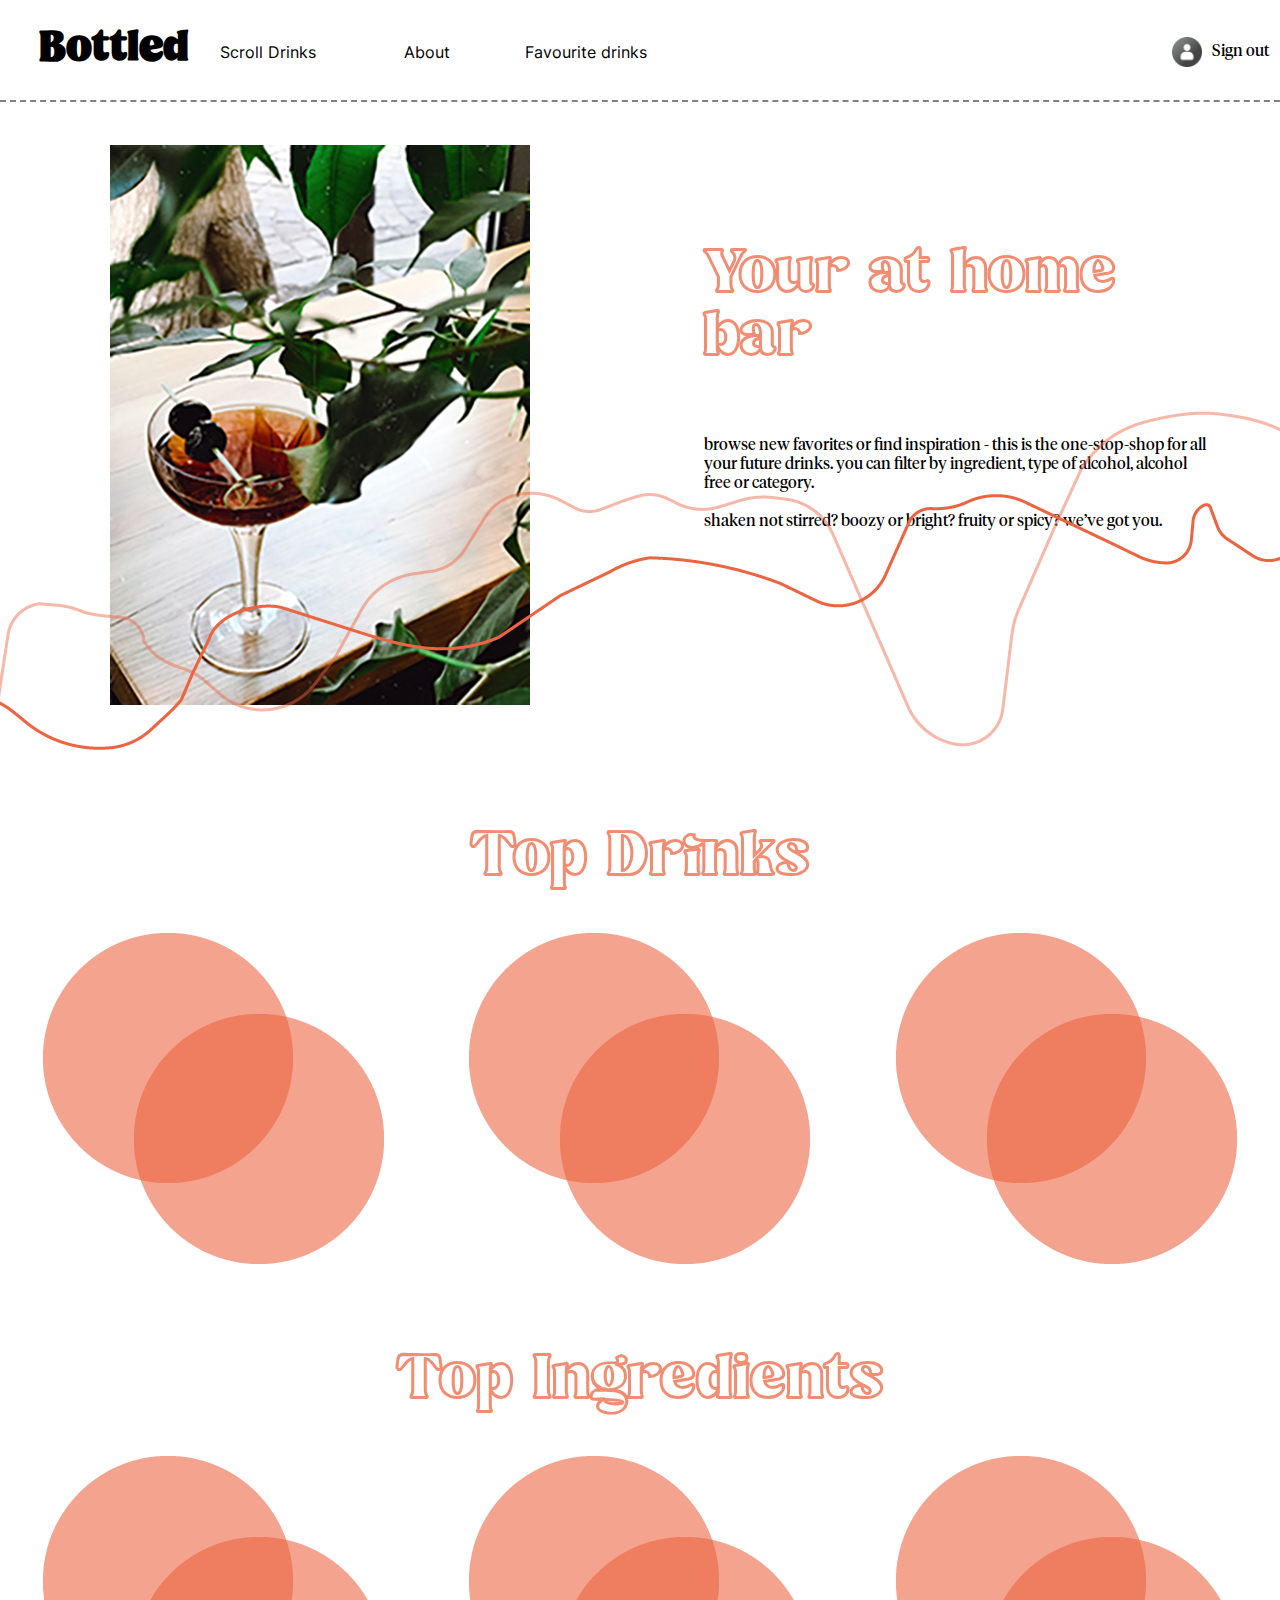
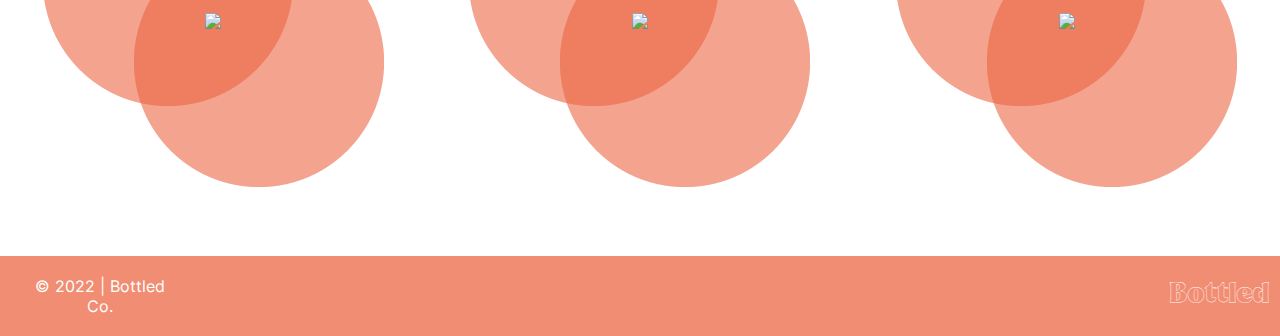
==== html/index.html @ 2da992c4 "checks for which user is logged in" ====
<!DOCTYPE html>
<html lang="en">

<head>

    <meta charset="UTF-8" />
    <meta http-equiv="X-UA-Compatible" content="IE=edge" />
    <meta name="viewport" content="width=device-width, initial-scale=1.0" />
    <link rel="stylesheet" href="../css/header.css" />
    <link rel="stylesheet" href="../css/styles.css" />
    <link rel="stylesheet" href="../css/footer.css" />
    <link rel="stylesheet" href="../css/startpage.css" />
    <title>Bottled</title>
</head>

<body>
    <div id="header"></div>
    <div class="introduction">

        <div class="drinkIndexContainer">
            <img src="../images/drinkIndex.png" />
        </div>
        <div class="welcomeIndexContainer">
            <h1>Your at home bar</h1>
            <p>
                browse new favorites or find inspiration - this is the one-stop-shop for all your future drinks. you can
                filter by ingredient, type of alcohol, alcohol free or category. <br><br> shaken not stirred? boozy or
                bright? fruity or spicy? we’ve
                got you.
            </p>
        </div>
        <div class="lines"></div>

    </div>

    <h1 id="drinkHeader">Top Drinks</h1>
    <div id="topDrink">

        <!-- Placesholders Drinks will be created in JS -->
        <div class="drinkOne">
            <img class="circles" src="../images/circles.png" />
        </div>
        <div class="drinkTwo">
            <img class="circles" src="../images/circles.png" />
        </div>
        <div class="drinkThree">
            <img class="circles" src="../images/circles.png" />
        </div>

    </div>

    <h1 id="drinkIngredients">Top Ingredients</h1>
    <div id="topIngredients">

        <!-- Placesholders Ingredients will be created in JS -->
        <div class="ingredientOne"><img src="../images/circles.png" /></div>
        <div class="ingredientTwo"><img src="../images/circles.png" /></div>
        <div class="ingredientThree"><img src="../images/circles.png" /></div>

    </div>

    <div id="footer"></div>

    <script src="../js/login.js"></script>
    <script src="../js/index.js"></script>
    <script src="../js/search.js"></script>
    <script src="../js/login.js"></script>
    <script src="../js/header.js"></script>
    <script src="../js/footer.js"></script>
</body>

</html>
---- css/header.css ----
body {
    position: relative;
}


@font-face {
    font-family: 'BottledFont';
    src: url('../fonts/MinyaDemo-qZndd.otf');

}

@font-face {
    font-family: 'pFont';
    src: url('../fonts/TiemposHeadline-Regular.otf');
}

@font-face {
    font-family: 'Inter';
    src: url('../fonts/Inter-Regular.ttf');
}

.header {
    position: fixed;
    top: 0;
    width: 100%;
    height: 60px;
    z-index: 2000;
    background-color: white;
    display: grid;
    grid-template-columns: repeat(8, 1fr);
    align-items: center;
    text-align: center;

    margin-bottom: 10px;
    border-bottom: grey dashed 2px;
    padding: 20px;
}

.logga {
    grid-column: 1/1;
    font-size: 60px;
    margin: 10px 0px 10px 20px;
    font-family: "BottledFont";
    font-size: xxx-large;
}

.scroll {
    grid-column: 2/2;
    font-family: "pFont";
}

.about {
    grid-column: 3/3;
    font-family: "pFont";
}

.signIn,
.signOut {
    grid-column: 8/8;
    display: flex;
    justify-content: center;
    align-items: center;
    gap: 10px;
    font-family: "pFont";
}

.favourites {
    grid-column: 4/4;
    font-family: "pFont";
}

.circle,
.standard {
    height: 30px;
}

.menuElm {
    transition: 0.3s;
    font-family: "Inter";
}
.menuElm:hover {
    color: #EC6543;
    cursor: pointer;
}

.logga {
    font-family: "BottledFont";
}
---- css/styles.css ----
body {
    overflow-x: hidden;
    margin: 0;
    height: 100%;
}
---- css/footer.css ----
@font-face {
    font-family: 'BottledFontOutlined';
    src: url('../fonts/MinyaOutlineDemo-VGRjx.otf');

}

@font-face {
    font-family: 'Inter';
    src: url('../fonts/Inter-Regular.ttf');
}

.footer {
    font-family: 'BottledFontOutlined';
    
    left: 0;
    bottom: 0;
    width: 100%;
    padding: 20px;
    background-color: #EC6542BD;
    /* border-top: grey dashed 2px; */

    display: grid;
    grid-template-columns: repeat(8, 1fr);
    align-items: center;
    text-align: center;
}

.companyInfo{
    font-family: 'Inter';
    color: white;
}

.bottled {
    font-family: 'BottledFontOutlined';
    grid-column: 8/8;
    font-size: xx-large;

    color: white;
}
---- css/startpage.css ----
@font-face {
    font-family: 'BottledFontOutlined';
    src: url('../fonts/MinyaOutlineDemo-VGRjx.otf');
}

@font-face {
    font-family: 'pFont';
    src: url('../fonts/TiemposHeadline-Regular.otf');
}

.introduction {
    z-index: 10;
    display: grid;
    grid-template-columns: repeat(2, 1fr);
    margin-top: 100px;
    place-items: center;
    height: 650px;
    position: relative;
}

.lines {
    grid-column: 1 / span 2;
    background-image: url("../images/lines.png");
    background-repeat: no-repeat;
    background-position: bottom;
    width: 100%;
    height: 100%;
    z-index: 100;
    position: absolute;
}

.drinkIndexContainer {
    z-index: 0;
    display: flex;
    justify-content: center;
    align-items: center;
    flex-direction: column;
}

.welcomeIndexContainer {
    display: flex;
    flex-direction: column;
    padding-top: 200px;
    width: 80%;
    height: 100%;
}

h1 {
    font-family: "BottledFontOutlined";
    color: #EC6542BD;
    font-size: 70px;
}

p {
    font-family: "pFont";
}

#topDrink,
#topIngredients {
    z-index: 1;
    display: grid;
    grid-template-columns: repeat(3, 1fr);
    height: 350px;
    margin-top: 30px;
}

#topDrink div,
#topIngredients div {
    position: relative;
    height: 350px;
    display: flex;
    justify-content: center;
    align-items: center;
    flex-direction: column;
}

.circles {
    z-index: 1;
    position: absolute;
}

.top {
    z-index: 50;
    position: absolute;
}

.top:hover {
    cursor: pointer;
}

.round {
    border-radius: 50%;
    height: 250px;
    width: 250px;
    background-repeat: no-repeat;
}

#drinkHeader,
#drinkIngredients {
    margin: 0;
    padding-top: 80px;
    text-align: center;
}

#topIngredients {
    margin-bottom: 60px;
}
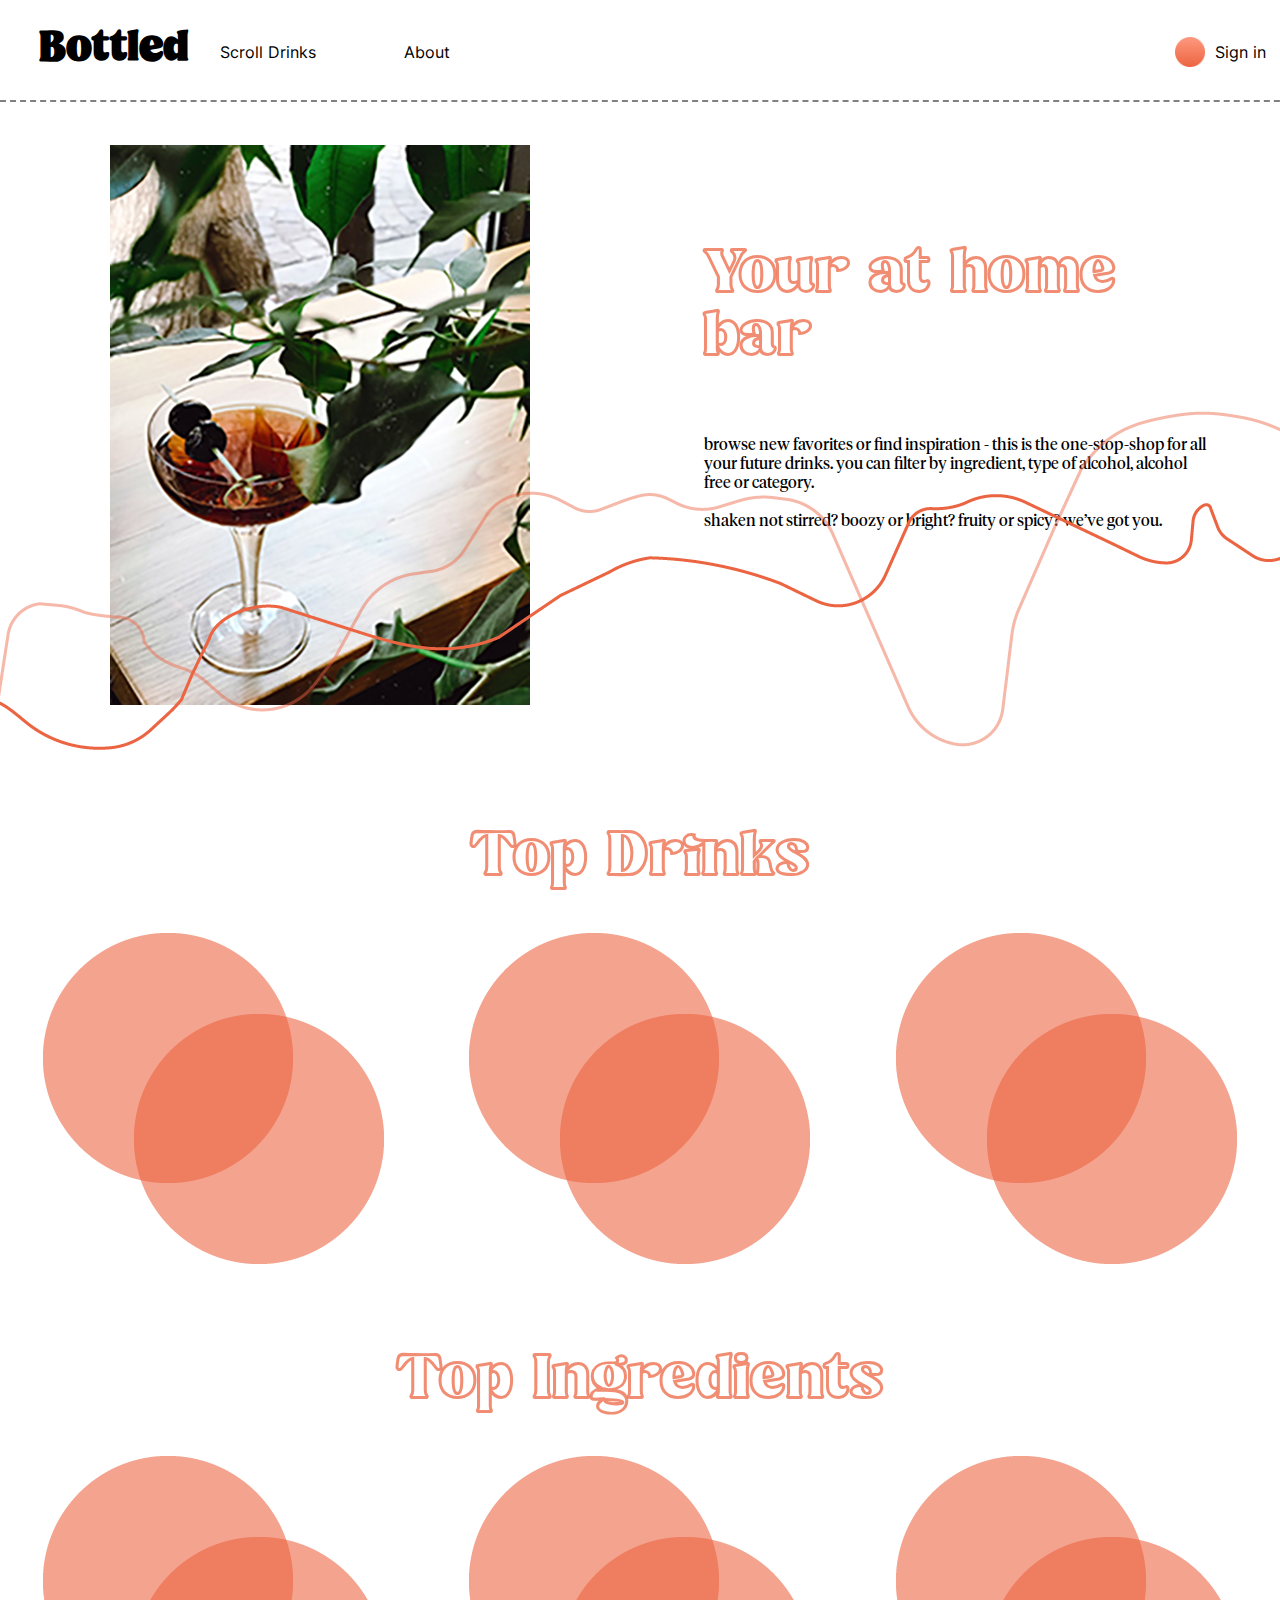
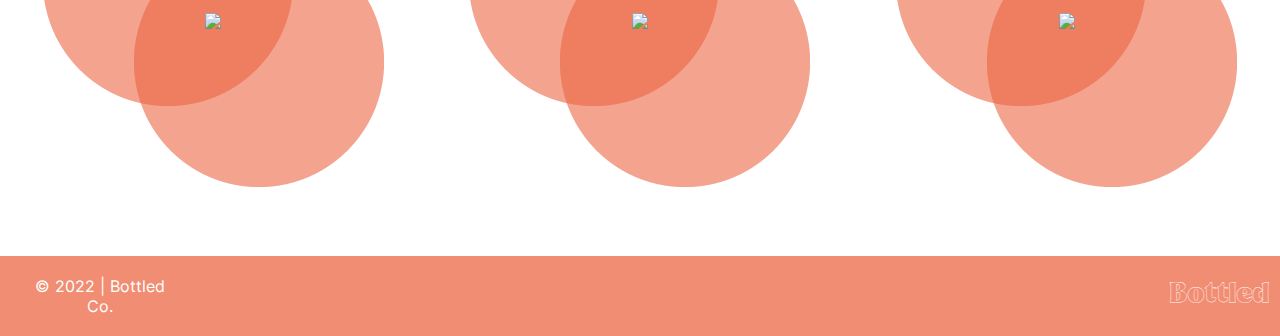
==== commit 9e5e0803: "logging in and out changes headern" ====
--- a/html/index.html
+++ b/html/index.html
@@ -64,7 +64,6 @@
     <script src="../js/login.js"></script>
     <script src="../js/index.js"></script>
     <script src="../js/search.js"></script>
-    <script src="../js/login.js"></script>
     <script src="../js/header.js"></script>
     <script src="../js/footer.js"></script>
 </body>
--- a/css/header.css
+++ b/css/header.css
@@ -2,11 +2,9 @@
     position: relative;
 }
 
-
 @font-face {
     font-family: 'BottledFont';
     src: url('../fonts/MinyaDemo-qZndd.otf');
-
 }
 
 @font-face {
@@ -30,7 +28,6 @@
     grid-template-columns: repeat(8, 1fr);
     align-items: center;
     text-align: center;
-
     margin-bottom: 10px;
     border-bottom: grey dashed 2px;
     padding: 20px;
@@ -78,6 +75,7 @@
     transition: 0.3s;
     font-family: "Inter";
 }
+
 .menuElm:hover {
     color: #EC6543;
     cursor: pointer;
@@ -85,4 +83,95 @@
 
 .logga {
     font-family: "BottledFont";
+}
+
+#myForm {
+    display: none;
+    padding-top: 0px;
+}
+
+.closeSignIn {
+    position: fixed;
+    right: 10px;
+    bottom: 660px;
+    width: 32px;
+    height: 32px;
+    opacity: 0.3;
+    z-index: 20000;
+}
+
+.closeSignIn:hover {
+    cursor: pointer;
+}
+
+.closeSignIn:hover {
+    opacity: 1;
+}
+
+.closeSignIn:before,
+.closeSignIn:after {
+    position: absolute;
+    left: 15px;
+    content: ' ';
+    height: 33px;
+    width: 2px;
+    background-color: rgb(255, 255, 255);
+}
+
+.closeSignIn:before {
+    transform: rotate(45deg);
+}
+
+.closeSignIn:after {
+    transform: rotate(-45deg);
+}
+
+form>h2 {
+    color: white;
+    padding-top: 40px;
+}
+
+label {
+    color: white;
+}
+
+.form-popup {
+    display: none;
+    position: fixed;
+    bottom: 300px;
+    right: 1px;
+    top: 1px;
+    z-index: 10000;
+}
+
+.form-container {
+    max-width: 200px;
+    padding: 10px;
+    background-color: #EC6543;
+}
+
+.form-container input[type=text],
+.form-container input[type=password] {
+    width: 80%;
+    padding: 10px;
+    margin: 5px 0 22px 0;
+    border: none;
+    background: #fffafa;
+}
+
+.form-container .btn {
+    background-color: rgb(230, 161, 144);
+    color: white;
+    padding: 10px 20px;
+    border: none;
+    border-radius: 50px;
+    cursor: pointer;
+    width: 100%;
+    margin-bottom: 10px;
+    opacity: 0.9;
+}
+
+.form-container .btn:hover,
+.open-button:hover {
+    opacity: 1;
 }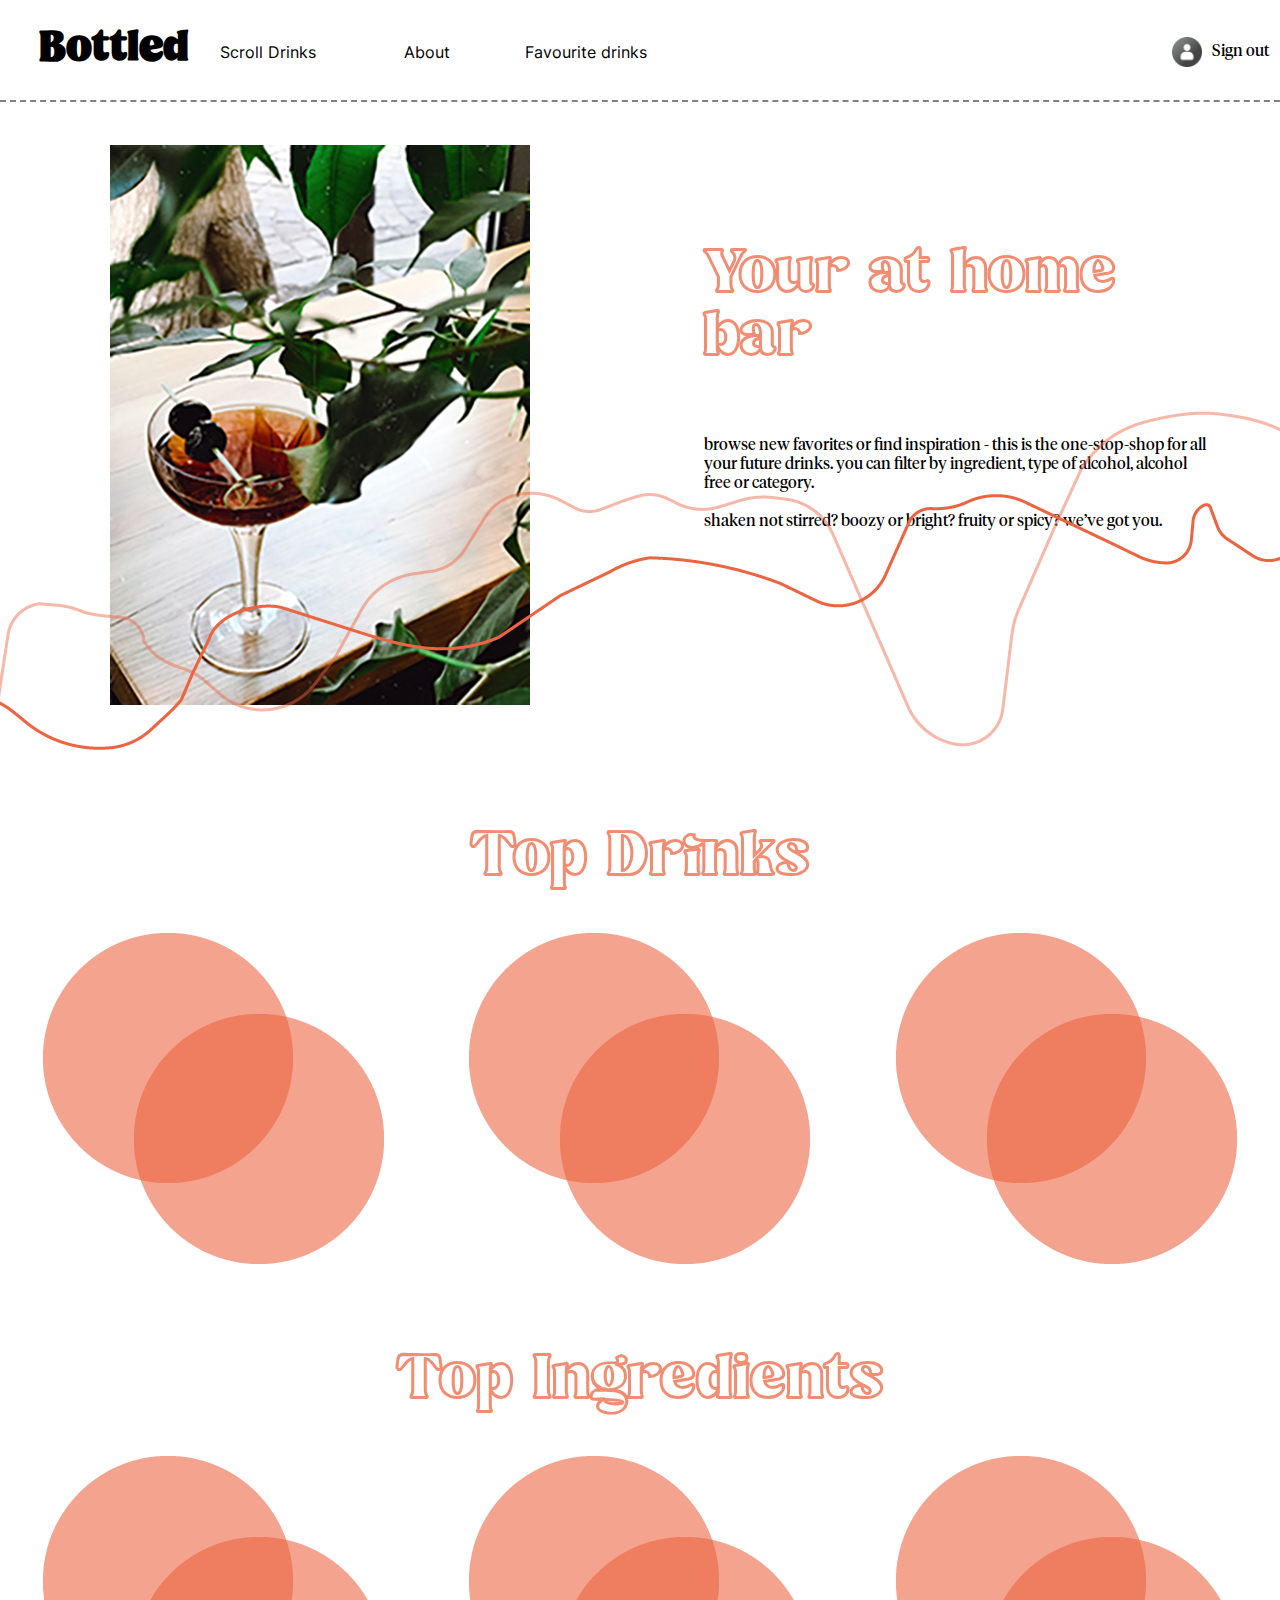
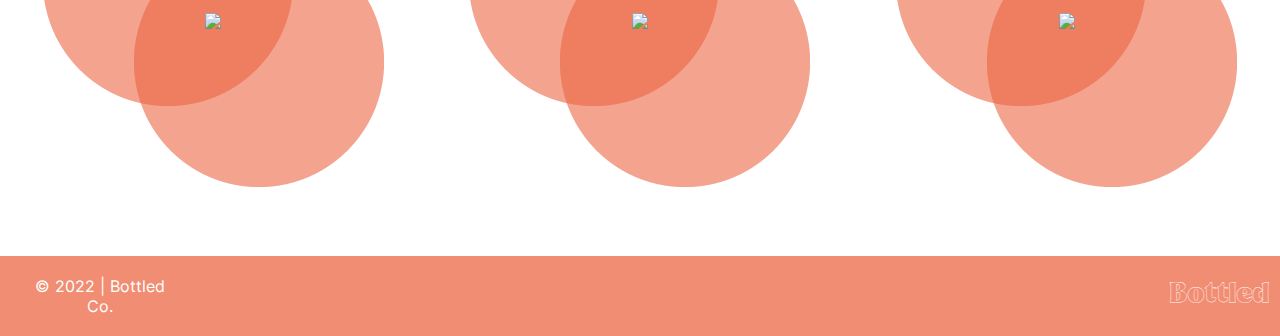
==== commit b01b32fe: "Added favicon (tab icon) to all pages" ====
--- a/html/index.html
+++ b/html/index.html
@@ -10,6 +10,7 @@
     <link rel="stylesheet" href="../css/styles.css" />
     <link rel="stylesheet" href="../css/footer.css" />
     <link rel="stylesheet" href="../css/startpage.css" />
+    <link rel="stylesheet" href="../css/logIn.css" />
     <title>Bottled</title>
 </head>
 
--- a/css/logIn.css
+++ b/css/logIn.css
@@ -0,0 +1,59 @@
+.createContainer {
+    width: 100vw;
+    display: flex;
+    justify-content: center;
+    position: fixed;
+    top: 200px;
+    z-index: 2000;
+}
+
+.create-popup {
+    padding-top: 20px;
+    padding-bottom: 60px;
+    left: 0;
+    width: 40%;
+    background-color: rgba(236, 101, 67, 0.9);
+    border-radius: 50px;
+}
+
+.createContent {
+    margin: auto;
+    padding: 40px;
+    width: 30%;
+}
+
+.closeCreate {
+    position: fixed;
+    right: 450px;
+    bottom: 460px;
+    width: 32px;
+    height: 32px;
+    opacity: 0.3;
+    z-index: 20000;
+}
+
+.closeCreate:hover {
+    cursor: pointer;
+}
+
+.closeCreate:hover {
+    opacity: 1;
+}
+
+.closeCreate:before,
+.closeCreate:after {
+    position: absolute;
+    left: 15px;
+    content: ' ';
+    height: 33px;
+    width: 2px;
+    background-color: rgb(251, 251, 251);
+}
+
+.closeCreate:before {
+    transform: rotate(45deg);
+}
+
+.closeCreate:after {
+    transform: rotate(-45deg);
+}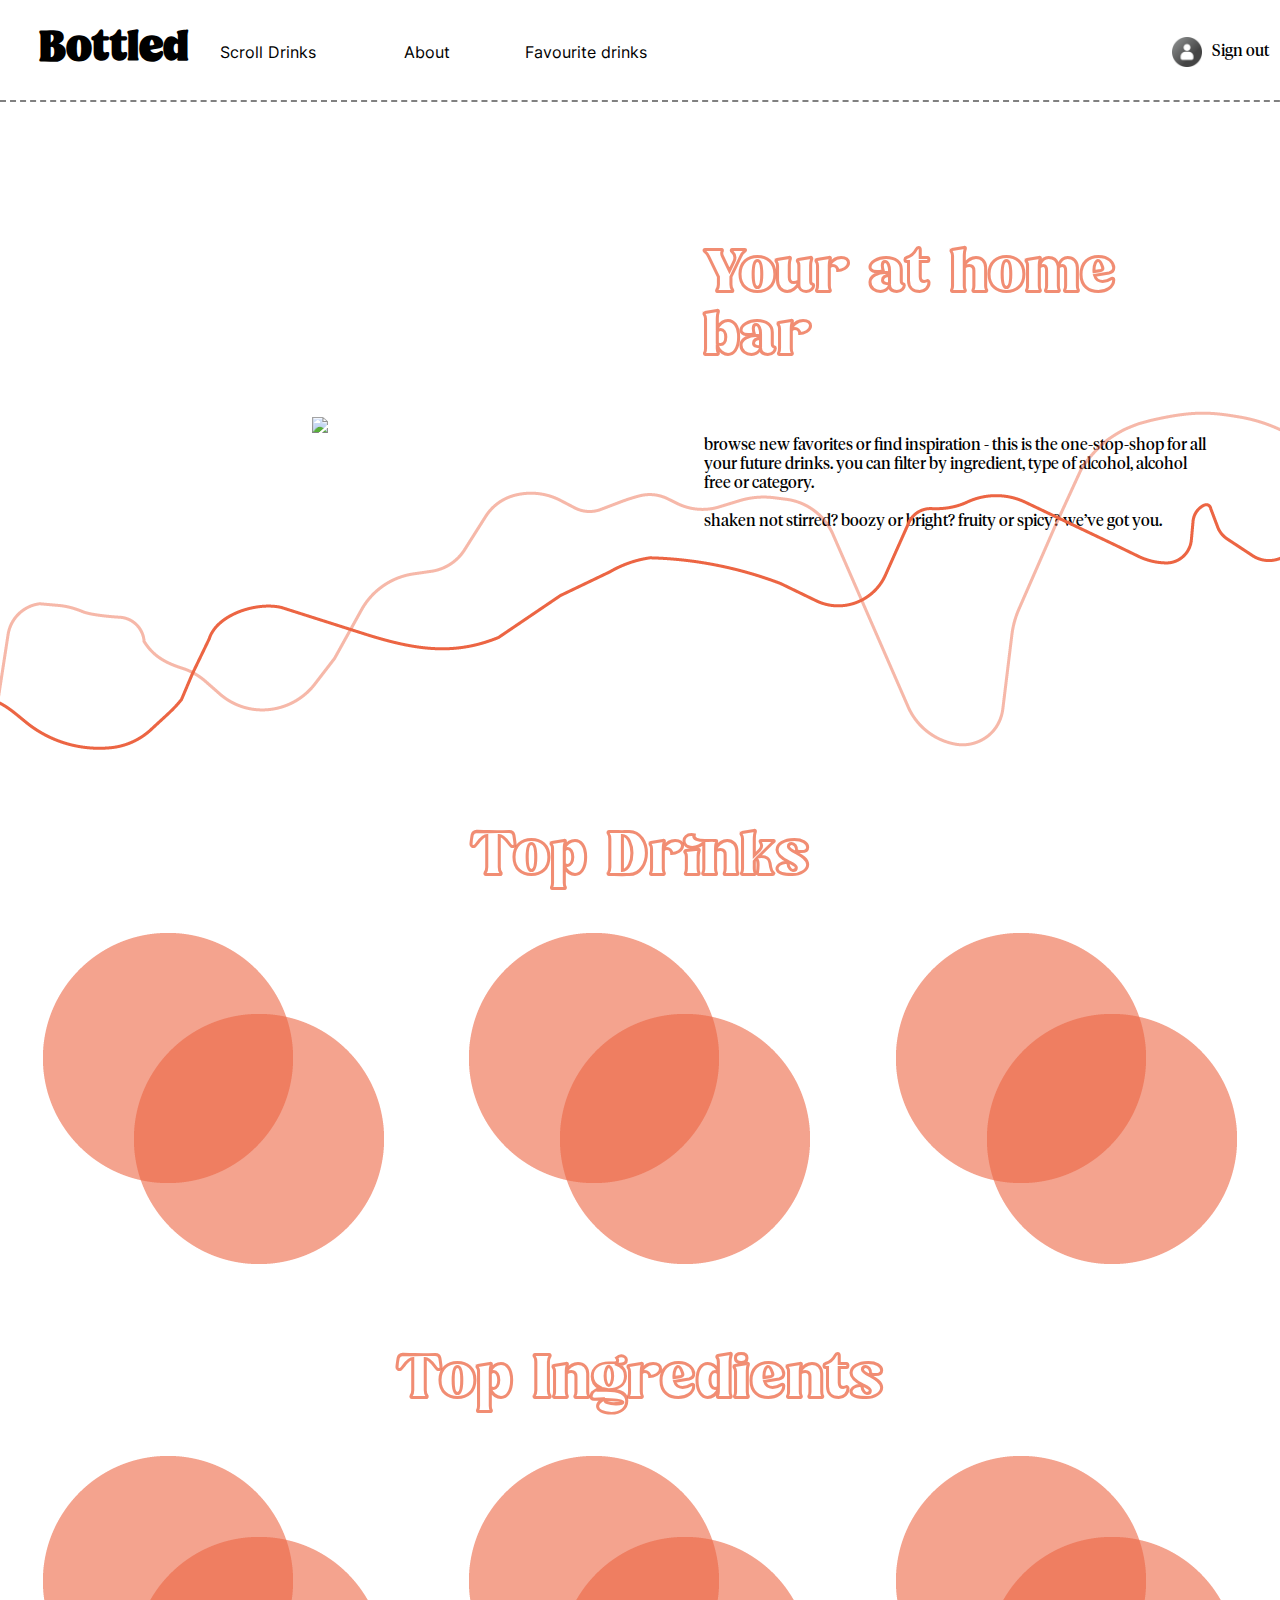
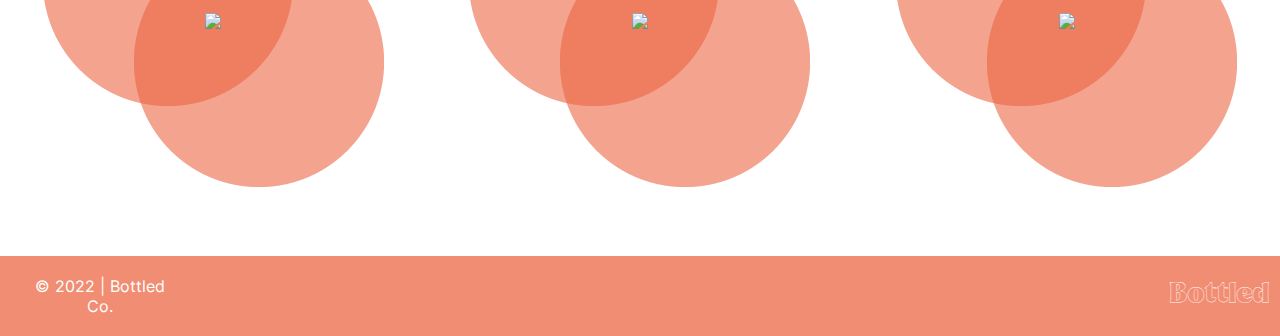
==== commit 551cc4eb: "startpage updated image (from api)" ====
--- a/html/index.html
+++ b/html/index.html
@@ -19,7 +19,7 @@
     <div class="introduction">
 
         <div class="drinkIndexContainer">
-            <img src="../images/drinkIndex.png" />
+            <img src=https://www.thecocktaildb.com/images/media/drink/uwvyts1483387934.jpg />
         </div>
         <div class="welcomeIndexContainer">
             <h1>Your at home bar</h1>
--- a/css/header.css
+++ b/css/header.css
@@ -43,12 +43,12 @@
 
 .scroll {
     grid-column: 2/2;
-    font-family: "pFont";
+    /* font-family: "pFont"; */
 }
 
 .about {
     grid-column: 3/3;
-    font-family: "pFont";
+    /* font-family: "pFont"; */
 }
 
 .signIn,
@@ -58,12 +58,12 @@
     justify-content: center;
     align-items: center;
     gap: 10px;
-    font-family: "pFont";
+    /* font-family: "pFont"; */
 }
 
 .favourites {
     grid-column: 4/4;
-    font-family: "pFont";
+    /* font-family: "pFont"; */
 }
 
 .circle,
--- a/css/startpage.css
+++ b/css/startpage.css
@@ -16,6 +16,10 @@
     place-items: center;
     height: 650px;
     position: relative;
+}
+
+.introduction img {
+    height: 50%;
 }
 
 .lines {
--- a/css/logIn.css
+++ b/css/logIn.css
@@ -1,4 +1,5 @@
-.createContainer {
+.createContainer,
+.welcomeContainer {
     width: 100vw;
     display: flex;
     justify-content: center;
@@ -7,7 +8,8 @@
     z-index: 2000;
 }
 
-.create-popup {
+.create-popup,
+.welcome-popup {
     padding-top: 20px;
     padding-bottom: 60px;
     left: 0;
@@ -22,7 +24,7 @@
     width: 30%;
 }
 
-.closeCreate {
+.closeCreate .closeWelcome {
     position: fixed;
     right: 450px;
     bottom: 460px;
@@ -56,4 +58,8 @@
 
 .closeCreate:after {
     transform: rotate(-45deg);
+}
+
+.wrongInlogg {
+    color: white;
 }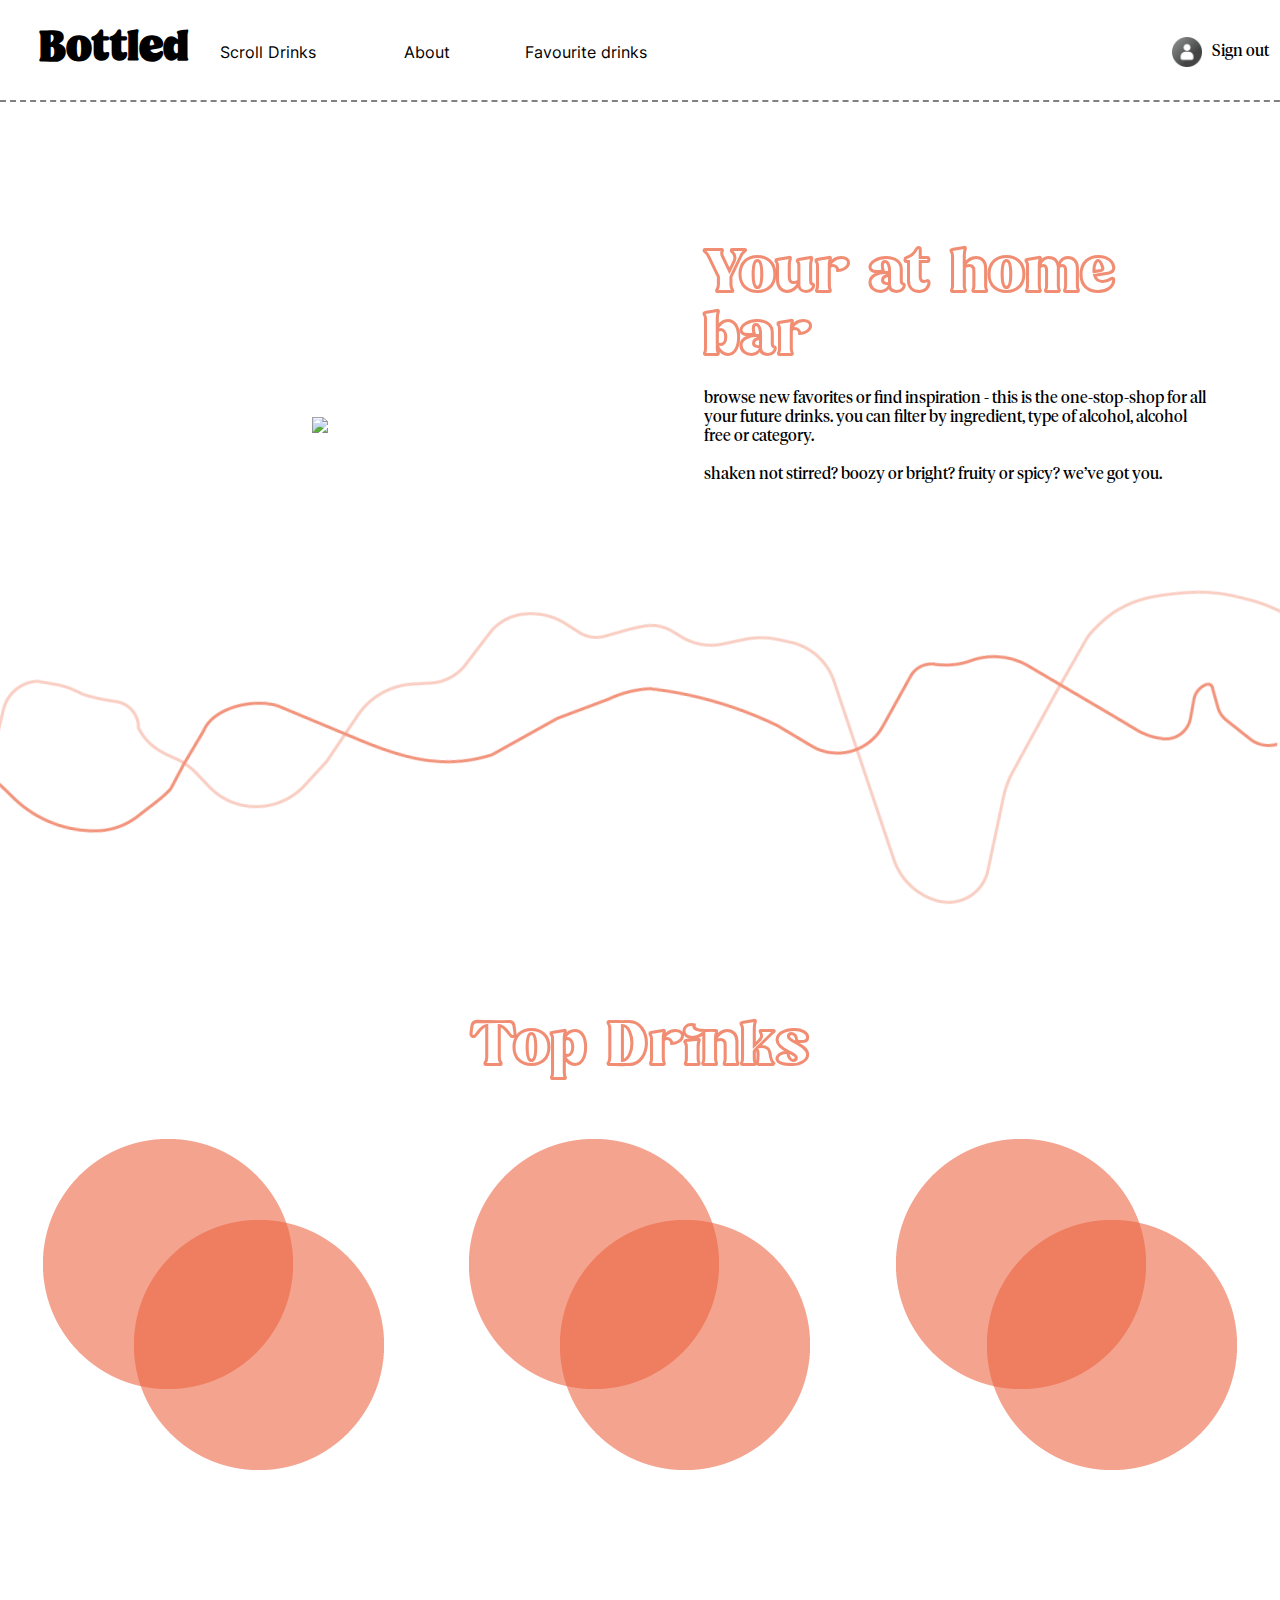
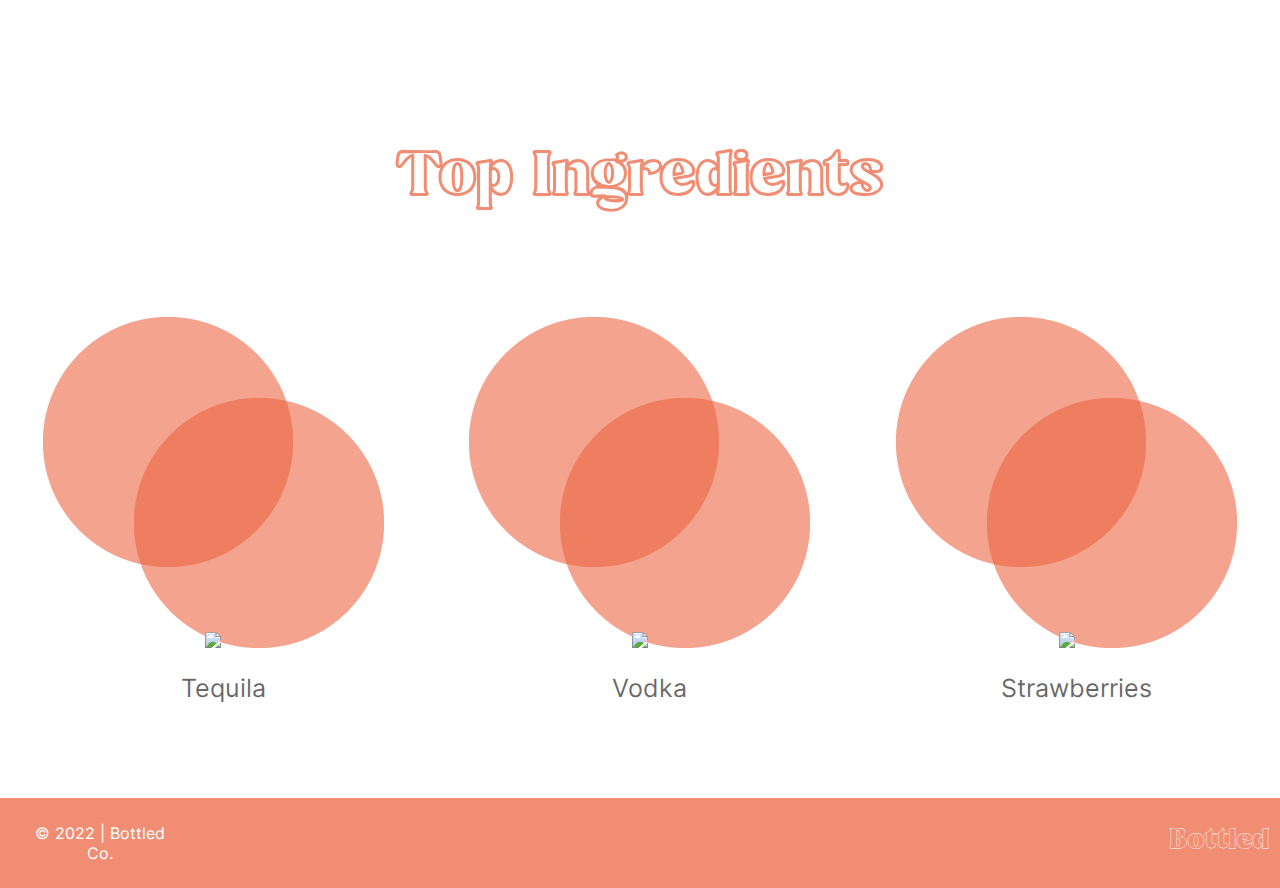
==== commit edc0ff80: "Names on drinks and ingredients on firstpage" ====
--- a/html/index.html
+++ b/html/index.html
@@ -24,9 +24,7 @@
         <div class="welcomeIndexContainer">
             <h1>Your at home bar</h1>
             <p>
-                browse new favorites or find inspiration - this is the one-stop-shop for all your future drinks. you can
-                filter by ingredient, type of alcohol, alcohol free or category. <br><br> shaken not stirred? boozy or
-                bright? fruity or spicy? we’ve
+                browse new favorites or find inspiration - this is the one-stop-shop for all your future drinks. you can filter by ingredient, type of alcohol, alcohol free or category. <br><br> shaken not stirred? boozy or bright? fruity or spicy? we’ve
                 got you.
             </p>
         </div>
@@ -40,12 +38,15 @@
         <!-- Placesholders Drinks will be created in JS -->
         <div class="drinkOne">
             <img class="circles" src="../images/circles.png" />
+            <div class="drinkNameOne"></div>
         </div>
         <div class="drinkTwo">
             <img class="circles" src="../images/circles.png" />
+            <div class="drinkNameTwo"></div>
         </div>
         <div class="drinkThree">
             <img class="circles" src="../images/circles.png" />
+            <div class="drinkNameThree"></div>
         </div>
 
     </div>
@@ -54,9 +55,18 @@
     <div id="topIngredients">
 
         <!-- Placesholders Ingredients will be created in JS -->
-        <div class="ingredientOne"><img src="../images/circles.png" /></div>
-        <div class="ingredientTwo"><img src="../images/circles.png" /></div>
-        <div class="ingredientThree"><img src="../images/circles.png" /></div>
+        <div class="ingredientOne">
+            <img src="../images/circles.png" />
+            <div class="ingredientNameOne"></div>
+        </div>
+        <div class="ingredientTwo">
+            <img src="../images/circles.png" />
+            <div class="ingredientNameTwo"></div>
+        </div>
+        <div class="ingredientThree">
+            <img src="../images/circles.png" />
+            <div class="ingredientNameThree"></div>
+        </div>
 
     </div>
 
--- a/css/footer.css
+++ b/css/footer.css
@@ -11,7 +11,7 @@
 
 .footer {
     font-family: 'BottledFontOutlined';
-    
+    height: 50px;
     left: 0;
     bottom: 0;
     width: 100%;
--- a/css/startpage.css
+++ b/css/startpage.css
@@ -1,111 +1,137 @@
-@font-face {
-    font-family: 'BottledFontOutlined';
-    src: url('../fonts/MinyaOutlineDemo-VGRjx.otf');
-}
-
-@font-face {
-    font-family: 'pFont';
-    src: url('../fonts/TiemposHeadline-Regular.otf');
-}
-
-.introduction {
-    z-index: 10;
-    display: grid;
-    grid-template-columns: repeat(2, 1fr);
-    margin-top: 100px;
-    place-items: center;
-    height: 650px;
-    position: relative;
-}
-
-.introduction img {
-    height: 50%;
-}
-
-.lines {
-    grid-column: 1 / span 2;
-    background-image: url("../images/lines.png");
-    background-repeat: no-repeat;
-    background-position: bottom;
-    width: 100%;
-    height: 100%;
-    z-index: 100;
-    position: absolute;
-}
-
-.drinkIndexContainer {
-    z-index: 0;
-    display: flex;
-    justify-content: center;
-    align-items: center;
-    flex-direction: column;
-}
-
-.welcomeIndexContainer {
-    display: flex;
-    flex-direction: column;
-    padding-top: 200px;
-    width: 80%;
-    height: 100%;
-}
-
-h1 {
-    font-family: "BottledFontOutlined";
-    color: #EC6542BD;
-    font-size: 70px;
-}
-
-p {
-    font-family: "pFont";
-}
-
-#topDrink,
-#topIngredients {
-    z-index: 1;
-    display: grid;
-    grid-template-columns: repeat(3, 1fr);
-    height: 350px;
-    margin-top: 30px;
-}
-
-#topDrink div,
-#topIngredients div {
-    position: relative;
-    height: 350px;
-    display: flex;
-    justify-content: center;
-    align-items: center;
-    flex-direction: column;
-}
-
-.circles {
-    z-index: 1;
-    position: absolute;
-}
-
-.top {
-    z-index: 50;
-    position: absolute;
-}
-
-.top:hover {
-    cursor: pointer;
-}
-
-.round {
-    border-radius: 50%;
-    height: 250px;
-    width: 250px;
-    background-repeat: no-repeat;
-}
-
-#drinkHeader,
-#drinkIngredients {
-    margin: 0;
-    padding-top: 80px;
-    text-align: center;
-}
-
-#topIngredients {
-    margin-bottom: 60px;
-}+    @font-face {
+        font-family: 'BottledFontOutlined';
+        src: url('../fonts/MinyaOutlineDemo-VGRjx.otf');
+    }
+    
+    @font-face {
+        font-family: 'pFont';
+        src: url('../fonts/TiemposHeadline-Regular.otf');
+    }
+    
+    .introduction {
+        z-index: 10;
+        display: grid;
+        grid-template-columns: repeat(2, 1fr);
+        margin-top: 100px;
+        place-items: center;
+        height: 650px;
+        position: relative;
+    }
+    
+    .introduction h1 {
+        margin-bottom: 0;
+    }
+    
+    .introduction img {
+        height: 50%;
+    }
+    
+    .lines {
+        grid-column: 1 / span 2;
+        background-image: url("../images/lines.png");
+        background-repeat: no-repeat;
+        background-position: bottom;
+        width: 100%;
+        height: 60%;
+        z-index: 100;
+        position: absolute;
+        opacity: 70%;
+        top: 60%;
+        transform: rotate(5deg);
+    }
+    
+    .drinkIndexContainer {
+        z-index: 0;
+        display: flex;
+        justify-content: center;
+        align-items: center;
+        flex-direction: column;
+    }
+    
+    .welcomeIndexContainer {
+        display: flex;
+        flex-direction: column;
+        padding-top: 200px;
+        width: 80%;
+        height: 100%;
+    }
+    
+    h1 {
+        font-family: "BottledFontOutlined";
+        color: #EC6542BD;
+        font-size: 70px;
+    }
+    
+    p {
+        font-family: "pFont";
+    }
+    
+    #topDrink,
+    #topIngredients {
+        z-index: 1;
+        display: grid;
+        grid-template-columns: repeat(3, 1fr);
+        height: 350px;
+        margin-top: 30px;
+    }
+    
+    #topIngredients {
+        margin-top: 15vh;
+    }
+    
+    #topDrink div,
+    #topIngredients div {
+        position: relative;
+        height: 350px;
+        display: flex;
+        justify-content: center;
+        align-items: center;
+        flex-direction: column;
+    }
+    
+    .circles {
+        z-index: 1;
+        position: absolute;
+    }
+    
+    .top {
+        z-index: 50;
+        position: absolute;
+        bottom: 50px;
+    }
+    
+    .top:hover {
+        cursor: pointer;
+    }
+    
+    .round {
+        border-radius: 50%;
+        height: 250px;
+        width: 250px;
+        background-repeat: no-repeat;
+    }
+    
+    #drinkHeader,
+    #drinkIngredients {
+        margin-top: 30vh;
+        text-align: center;
+    }
+    
+    #topIngredients {
+        padding-bottom: 100px;
+    }
+    
+    .drinkName {
+        color: #00000097;
+        font-size: 25px;
+        font-family: Inter;
+        padding-top: 440px;
+        padding-left: 60px;
+    }
+    
+    .ingredientName {
+        color: #00000097;
+        font-size: 25px;
+        font-family: Inter;
+        padding-left: 20px;
+    }--- a/css/logIn.css
+++ b/css/logIn.css
@@ -1,3 +1,8 @@
+@font-face {
+    font-family: 'Inter';
+    src: url('../fonts/Inter-Regular.ttf');
+}
+
 .createContainer,
 .welcomeContainer {
     width: 100vw;
@@ -8,7 +13,14 @@
     z-index: 2000;
 }
 
-.create-popup,
+.create-popup{
+    position: fixed;
+    z-index: 10000;
+    background-color: rgba(236, 101, 67, 0.9);
+    border-radius: 50px;
+    width: 40%;
+}
+
 .welcome-popup {
     padding-top: 20px;
     padding-bottom: 60px;
@@ -19,12 +31,13 @@
 }
 
 .createContent {
-    margin: auto;
-    padding: 40px;
-    width: 30%;
+    display: flex;
+    flex-direction: column;
+    align-items: center;
+    padding: 10px;
 }
 
-.closeCreate .closeWelcome {
+.closeWelcome {
     position: fixed;
     right: 450px;
     bottom: 460px;
@@ -34,12 +47,19 @@
     z-index: 20000;
 }
 
-.closeCreate:hover {
-    cursor: pointer;
+.closeCreate{
+    position: absolute;
+    right: 20px;
+    padding-top: 20px;
+    width: 32px;
+    height: 32px;
+    z-index: 20000;
 }
 
 .closeCreate:hover {
-    opacity: 1;
+    cursor: pointer;
+    opacity: 0.3;
+
 }
 
 .closeCreate:before,
@@ -62,4 +82,41 @@
 
 .wrongInlogg {
     color: white;
+}
+
+.createH2{
+    font-family: "Inter";
+    color: white;
+}
+
+.createLabelStyle{
+    font-family: "Inter";
+    color: white;
+    padding: 10px;
+}
+
+.createInput{
+    border: none;
+    border-radius: 50px;
+    padding: 5px;
+}
+
+.createAndSign{
+    background-color: rgb(230, 161, 144);
+    color: white;
+    padding: 10px 20px;
+    border: none;
+    border-radius: 50px;
+    cursor: pointer;
+    margin-bottom: 10px;
+}
+
+.createAndSign:hover{
+    cursor: pointer;
+    background-color: rgba(230, 161, 144, 0.5);
+}
+
+.wrongMessage{
+    font-family: "Inter";
+    color: white;
 }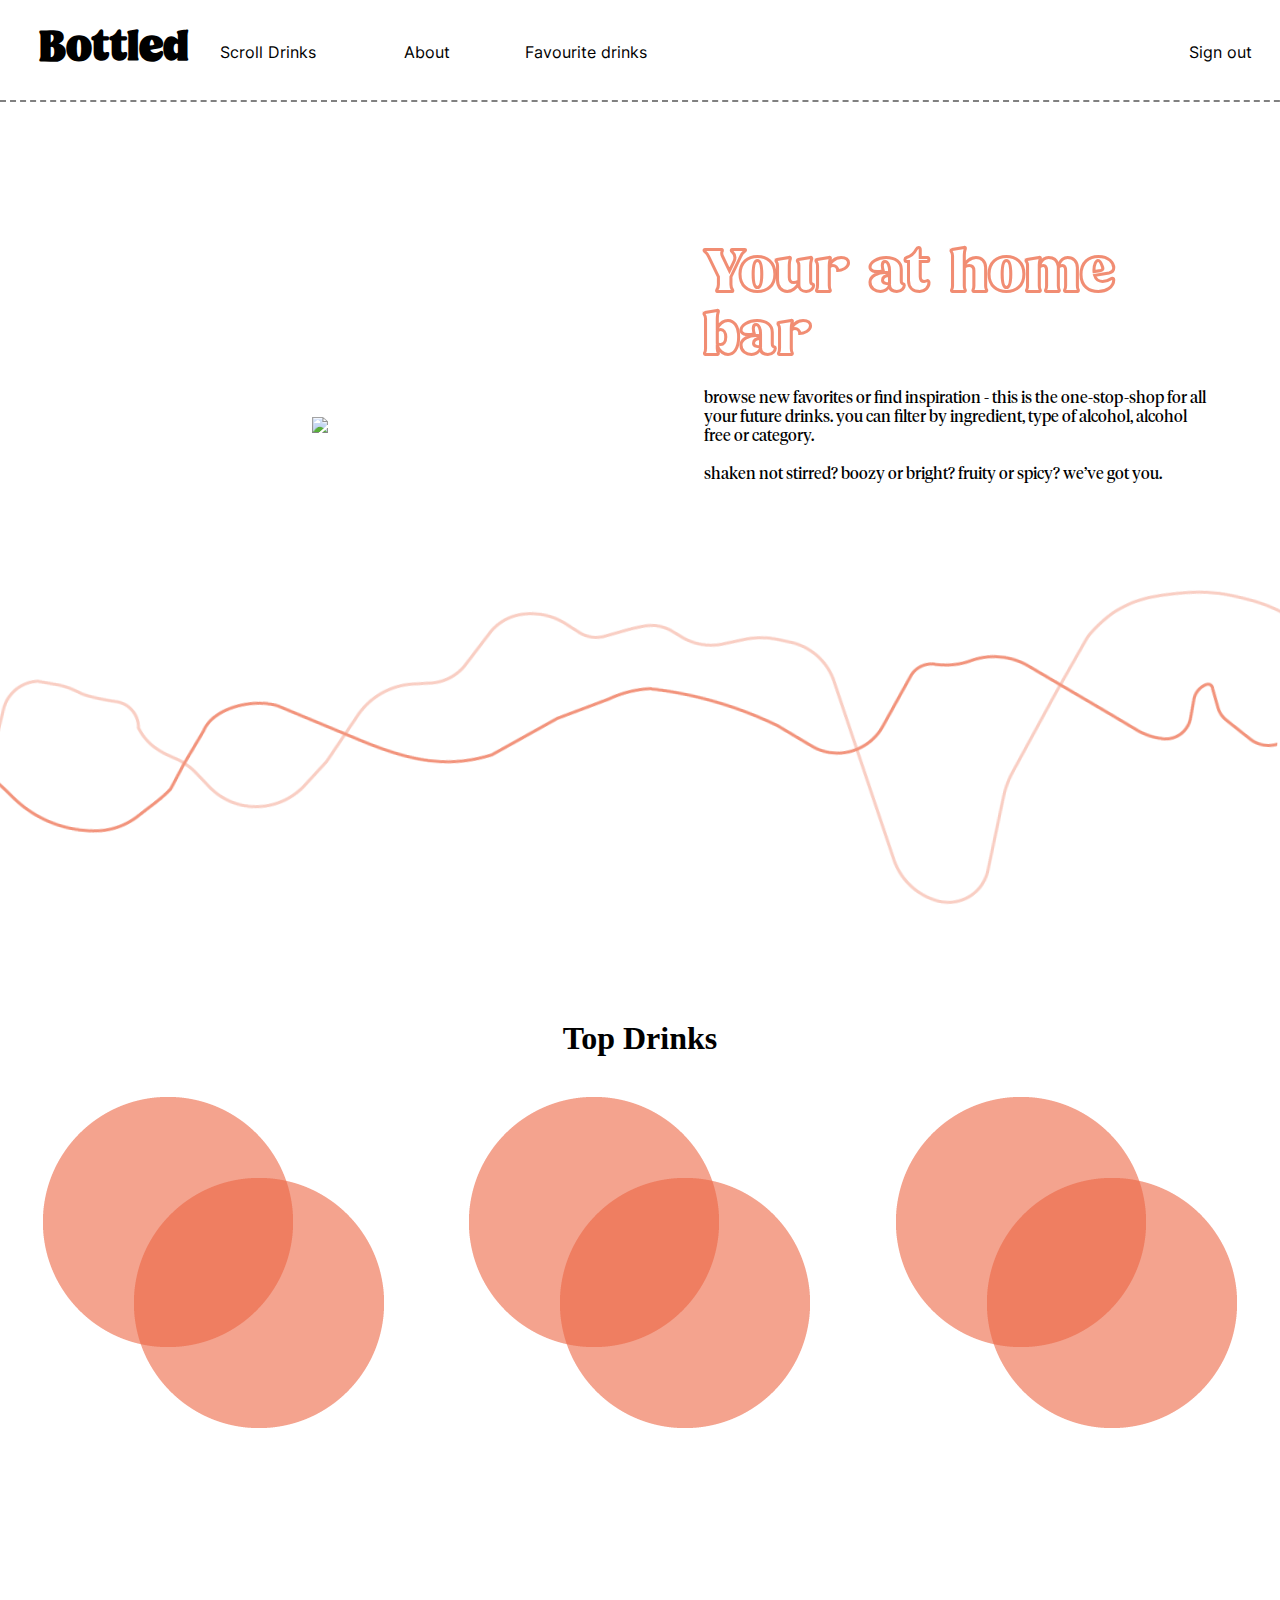
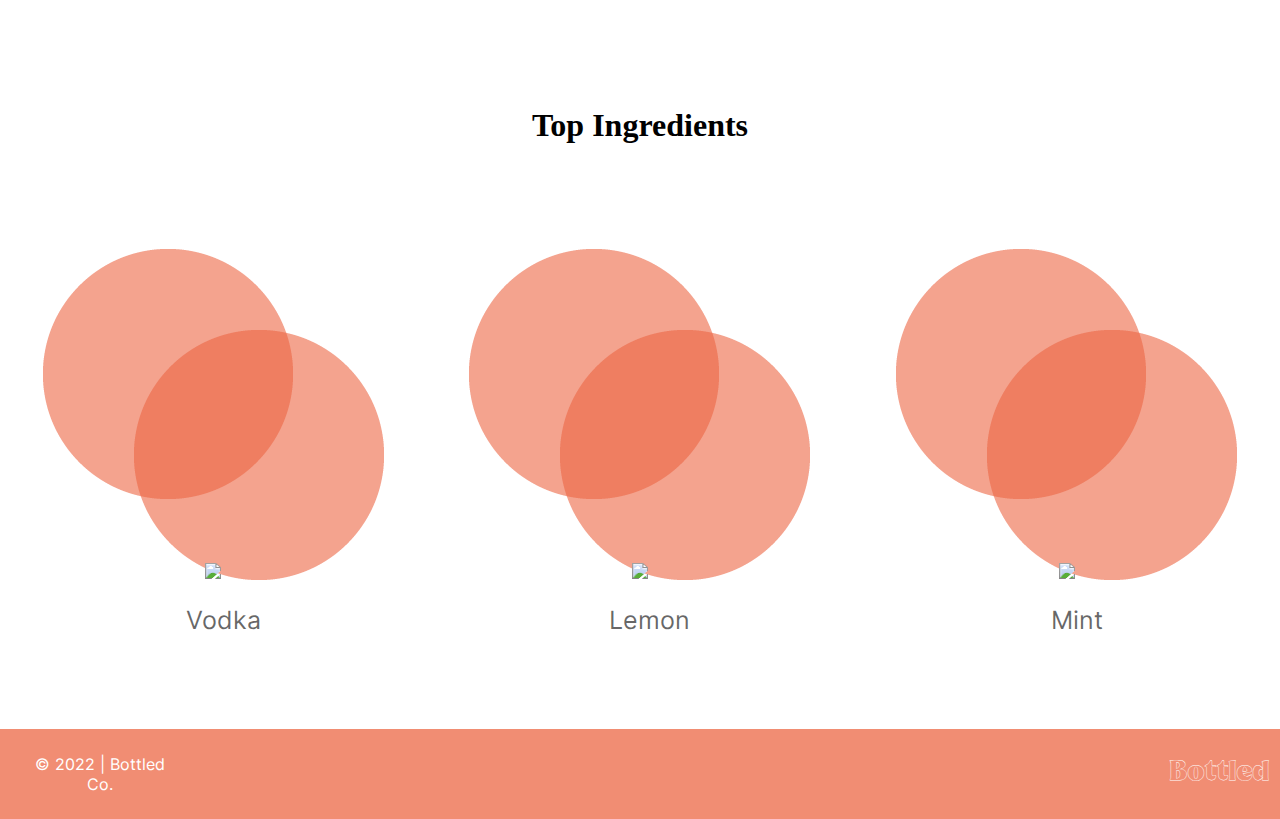
==== commit ef8e36f3: "Some spring cleaning in CSS" ====
--- a/html/index.html
+++ b/html/index.html
@@ -22,8 +22,8 @@
             <img src=https://www.thecocktaildb.com/images/media/drink/uwvyts1483387934.jpg />
         </div>
         <div class="welcomeIndexContainer">
-            <h1>Your at home bar</h1>
-            <p>
+            <h1 class="atHomeH1">Your at home bar</h1>
+            <p class="atHomeP">
                 browse new favorites or find inspiration - this is the one-stop-shop for all your future drinks. you can filter by ingredient, type of alcohol, alcohol free or category. <br><br> shaken not stirred? boozy or bright? fruity or spicy? we’ve
                 got you.
             </p>
--- a/css/header.css
+++ b/css/header.css
@@ -22,7 +22,7 @@
     top: 0;
     width: 100%;
     height: 60px;
-    z-index: 2000;
+    z-index: 200;
     background-color: white;
     display: grid;
     grid-template-columns: repeat(8, 1fr);
@@ -43,12 +43,10 @@
 
 .scroll {
     grid-column: 2/2;
-    /* font-family: "pFont"; */
 }
 
 .about {
     grid-column: 3/3;
-    /* font-family: "pFont"; */
 }
 
 .signIn,
@@ -58,17 +56,21 @@
     justify-content: center;
     align-items: center;
     gap: 10px;
-    /* font-family: "pFont"; */
 }
 
 .favourites {
     grid-column: 4/4;
-    /* font-family: "pFont"; */
 }
 
 .circle,
-.standard {
+.smallImage {
     height: 30px;
+    grid-column: 9/9;
+}
+
+.smallImage {
+    height: 30px;
+    border-radius: 50%;
 }
 
 .menuElm {
@@ -93,11 +95,16 @@
 .closeSignIn {
     position: fixed;
     right: 10px;
-    bottom: 660px;
+    top: 1%;
     width: 32px;
     height: 32px;
     opacity: 0.3;
     z-index: 20000;
+}
+
+.loginH {
+    color: white;
+    font-family: "Inter";
 }
 
 .closeSignIn:hover {
@@ -133,6 +140,7 @@
 
 label {
     color: white;
+    font-family: "Inter";
 }
 
 .form-popup {
@@ -146,8 +154,9 @@
 
 .form-container {
     max-width: 200px;
-    padding: 10px;
-    background-color: #EC6543;
+    padding: 15px;
+    background-color: #ec6543f8;
+    border-radius: 0 0 20px 20px;
 }
 
 .form-container input[type=text],
@@ -169,9 +178,14 @@
     width: 100%;
     margin-bottom: 10px;
     opacity: 0.9;
+    font-family: "Inter";
 }
 
 .form-container .btn:hover,
 .open-button:hover {
     opacity: 1;
+}
+
+.standard {
+    font-family: "Inter";
 }--- a/css/startpage.css
+++ b/css/startpage.css
@@ -1,137 +1,152 @@
-    @font-face {
-        font-family: 'BottledFontOutlined';
-        src: url('../fonts/MinyaOutlineDemo-VGRjx.otf');
-    }
-    
-    @font-face {
-        font-family: 'pFont';
-        src: url('../fonts/TiemposHeadline-Regular.otf');
-    }
-    
-    .introduction {
-        z-index: 10;
-        display: grid;
-        grid-template-columns: repeat(2, 1fr);
-        margin-top: 100px;
-        place-items: center;
-        height: 650px;
-        position: relative;
-    }
-    
-    .introduction h1 {
-        margin-bottom: 0;
-    }
-    
-    .introduction img {
-        height: 50%;
-    }
-    
-    .lines {
-        grid-column: 1 / span 2;
-        background-image: url("../images/lines.png");
-        background-repeat: no-repeat;
-        background-position: bottom;
-        width: 100%;
-        height: 60%;
-        z-index: 100;
-        position: absolute;
-        opacity: 70%;
-        top: 60%;
-        transform: rotate(5deg);
-    }
-    
-    .drinkIndexContainer {
-        z-index: 0;
-        display: flex;
-        justify-content: center;
-        align-items: center;
-        flex-direction: column;
-    }
-    
-    .welcomeIndexContainer {
-        display: flex;
-        flex-direction: column;
-        padding-top: 200px;
-        width: 80%;
-        height: 100%;
-    }
-    
-    h1 {
-        font-family: "BottledFontOutlined";
-        color: #EC6542BD;
-        font-size: 70px;
-    }
-    
-    p {
-        font-family: "pFont";
-    }
-    
-    #topDrink,
-    #topIngredients {
-        z-index: 1;
-        display: grid;
-        grid-template-columns: repeat(3, 1fr);
-        height: 350px;
-        margin-top: 30px;
-    }
-    
-    #topIngredients {
-        margin-top: 15vh;
-    }
-    
-    #topDrink div,
-    #topIngredients div {
-        position: relative;
-        height: 350px;
-        display: flex;
-        justify-content: center;
-        align-items: center;
-        flex-direction: column;
-    }
-    
-    .circles {
-        z-index: 1;
-        position: absolute;
-    }
-    
-    .top {
-        z-index: 50;
-        position: absolute;
-        bottom: 50px;
-    }
-    
-    .top:hover {
-        cursor: pointer;
-    }
-    
-    .round {
-        border-radius: 50%;
-        height: 250px;
-        width: 250px;
-        background-repeat: no-repeat;
-    }
-    
-    #drinkHeader,
-    #drinkIngredients {
-        margin-top: 30vh;
-        text-align: center;
-    }
-    
-    #topIngredients {
-        padding-bottom: 100px;
-    }
-    
-    .drinkName {
-        color: #00000097;
-        font-size: 25px;
-        font-family: Inter;
-        padding-top: 440px;
-        padding-left: 60px;
-    }
-    
-    .ingredientName {
-        color: #00000097;
-        font-size: 25px;
-        font-family: Inter;
-        padding-left: 20px;
-    }+@font-face {
+  font-family: 'BottledFontOutlined';
+  src: url('../fonts/MinyaOutlineDemo-VGRjx.otf');
+}
+
+@font-face {
+  font-family: 'pFont';
+  src: url('../fonts/TiemposHeadline-Regular.otf');
+}
+
+.introduction {
+  z-index: 10;
+  display: grid;
+  grid-template-columns: repeat(2, 1fr);
+  margin-top: 100px;
+  place-items: center;
+  height: 650px;
+  position: relative;
+}
+
+.introduction h1 {
+  margin-bottom: 0;
+}
+
+.introduction img {
+  height: 50%;
+}
+
+.lines {
+  grid-column: 1 / span 2;
+  background-image: url('../images/lines.png');
+  background-repeat: no-repeat;
+  background-position: bottom;
+  width: 100%;
+  height: 60%;
+  z-index: 100;
+  position: absolute;
+  opacity: 70%;
+  top: 60%;
+  transform: rotate(5deg);
+}
+
+.drinkIndexContainer {
+  z-index: 0;
+  display: flex;
+  justify-content: center;
+  align-items: center;
+  flex-direction: column;
+}
+
+.welcomeIndexContainer {
+  display: flex;
+  flex-direction: column;
+  padding-top: 200px;
+  width: 80%;
+  height: 100%;
+}
+
+.atHomeH1 {
+  font-family: 'BottledFontOutlined';
+  color: #ec6542bd;
+  font-size: 70px;
+}
+
+.atHomeP {
+  font-family: 'pFont';
+}
+
+#topDrink,
+#topIngredients {
+  z-index: 1;
+  display: grid;
+  grid-template-columns: repeat(3, 1fr);
+  height: 350px;
+  margin-top: 30px;
+}
+
+#topIngredients {
+  margin-top: 15vh;
+}
+
+#topDrink div,
+#topIngredients div {
+  position: relative;
+  height: 350px;
+  display: flex;
+  justify-content: center;
+  align-items: center;
+  flex-direction: column;
+}
+
+.circles {
+  z-index: 1;
+  position: absolute;
+}
+
+.top {
+  z-index: 50;
+  position: absolute;
+  bottom: 50px;
+}
+
+.top:hover {
+  cursor: pointer;
+}
+
+.round {
+  border-radius: 50%;
+  height: 250px;
+  width: 250px;
+  background-repeat: no-repeat;
+  transition: 0.5s;
+}
+
+.round:hover {
+  transform: rotate(5deg);
+  box-shadow: rgba(50, 50, 93, 0.25) 0px 13px 27px -5px,
+    rgba(0, 0, 0, 0.3) 0px 8px 16px -8px;
+}
+
+#drinkHeader,
+#drinkIngredients {
+  margin-top: 30vh;
+  text-align: center;
+}
+
+#topIngredients {
+  padding-bottom: 100px;
+}
+
+#topIngredients img {
+  transition: 0.5s;
+}
+#topIngredients img:hover {
+  transform: rotate(5deg);
+  filter: drop-shadow(2px 4px 8px rgba(0, 0, 0, 0.3));
+}
+
+.drinkName {
+  color: #00000097;
+  font-size: 25px;
+  font-family: 'Inter';
+  padding-top: 440px;
+  padding-left: 60px;
+}
+
+.ingredientName {
+  color: #00000097;
+  font-size: 25px;
+  font-family: 'Inter';
+  padding-left: 20px;
+}
--- a/css/logIn.css
+++ b/css/logIn.css
@@ -13,7 +13,7 @@
     z-index: 2000;
 }
 
-.create-popup{
+.create-popup {
     position: fixed;
     z-index: 10000;
     background-color: rgba(236, 101, 67, 0.9);
@@ -22,12 +22,29 @@
 }
 
 .welcome-popup {
-    padding-top: 20px;
-    padding-bottom: 60px;
+    padding: 80px;
     left: 0;
     width: 40%;
     background-color: rgba(236, 101, 67, 0.9);
     border-radius: 50px;
+}
+
+.welcomeContent {
+    color: white;
+    font-family: "Inter";
+}
+
+.closeButton,
+.profileButton {
+    background-color: rgb(230, 161, 144);
+    color: white;
+    padding: 10px 20px;
+    border: none;
+    border-radius: 50px;
+    cursor: pointer;
+    margin-bottom: 10px;
+    opacity: 0.9;
+    font-family: "Inter";
 }
 
 .createContent {
@@ -47,7 +64,7 @@
     z-index: 20000;
 }
 
-.closeCreate{
+.closeCreate {
     position: absolute;
     right: 20px;
     padding-top: 20px;
@@ -59,7 +76,6 @@
 .closeCreate:hover {
     cursor: pointer;
     opacity: 0.3;
-
 }
 
 .closeCreate:before,
@@ -84,24 +100,24 @@
     color: white;
 }
 
-.createH2{
+.createH2 {
     font-family: "Inter";
     color: white;
 }
 
-.createLabelStyle{
+.createLabelStyle {
     font-family: "Inter";
     color: white;
     padding: 10px;
 }
 
-.createInput{
+.createInput {
     border: none;
     border-radius: 50px;
     padding: 5px;
 }
 
-.createAndSign{
+.createAndSign {
     background-color: rgb(230, 161, 144);
     color: white;
     padding: 10px 20px;
@@ -111,12 +127,12 @@
     margin-bottom: 10px;
 }
 
-.createAndSign:hover{
+.createAndSign:hover {
     cursor: pointer;
     background-color: rgba(230, 161, 144, 0.5);
 }
 
-.wrongMessage{
+.wrongMessage {
     font-family: "Inter";
     color: white;
 }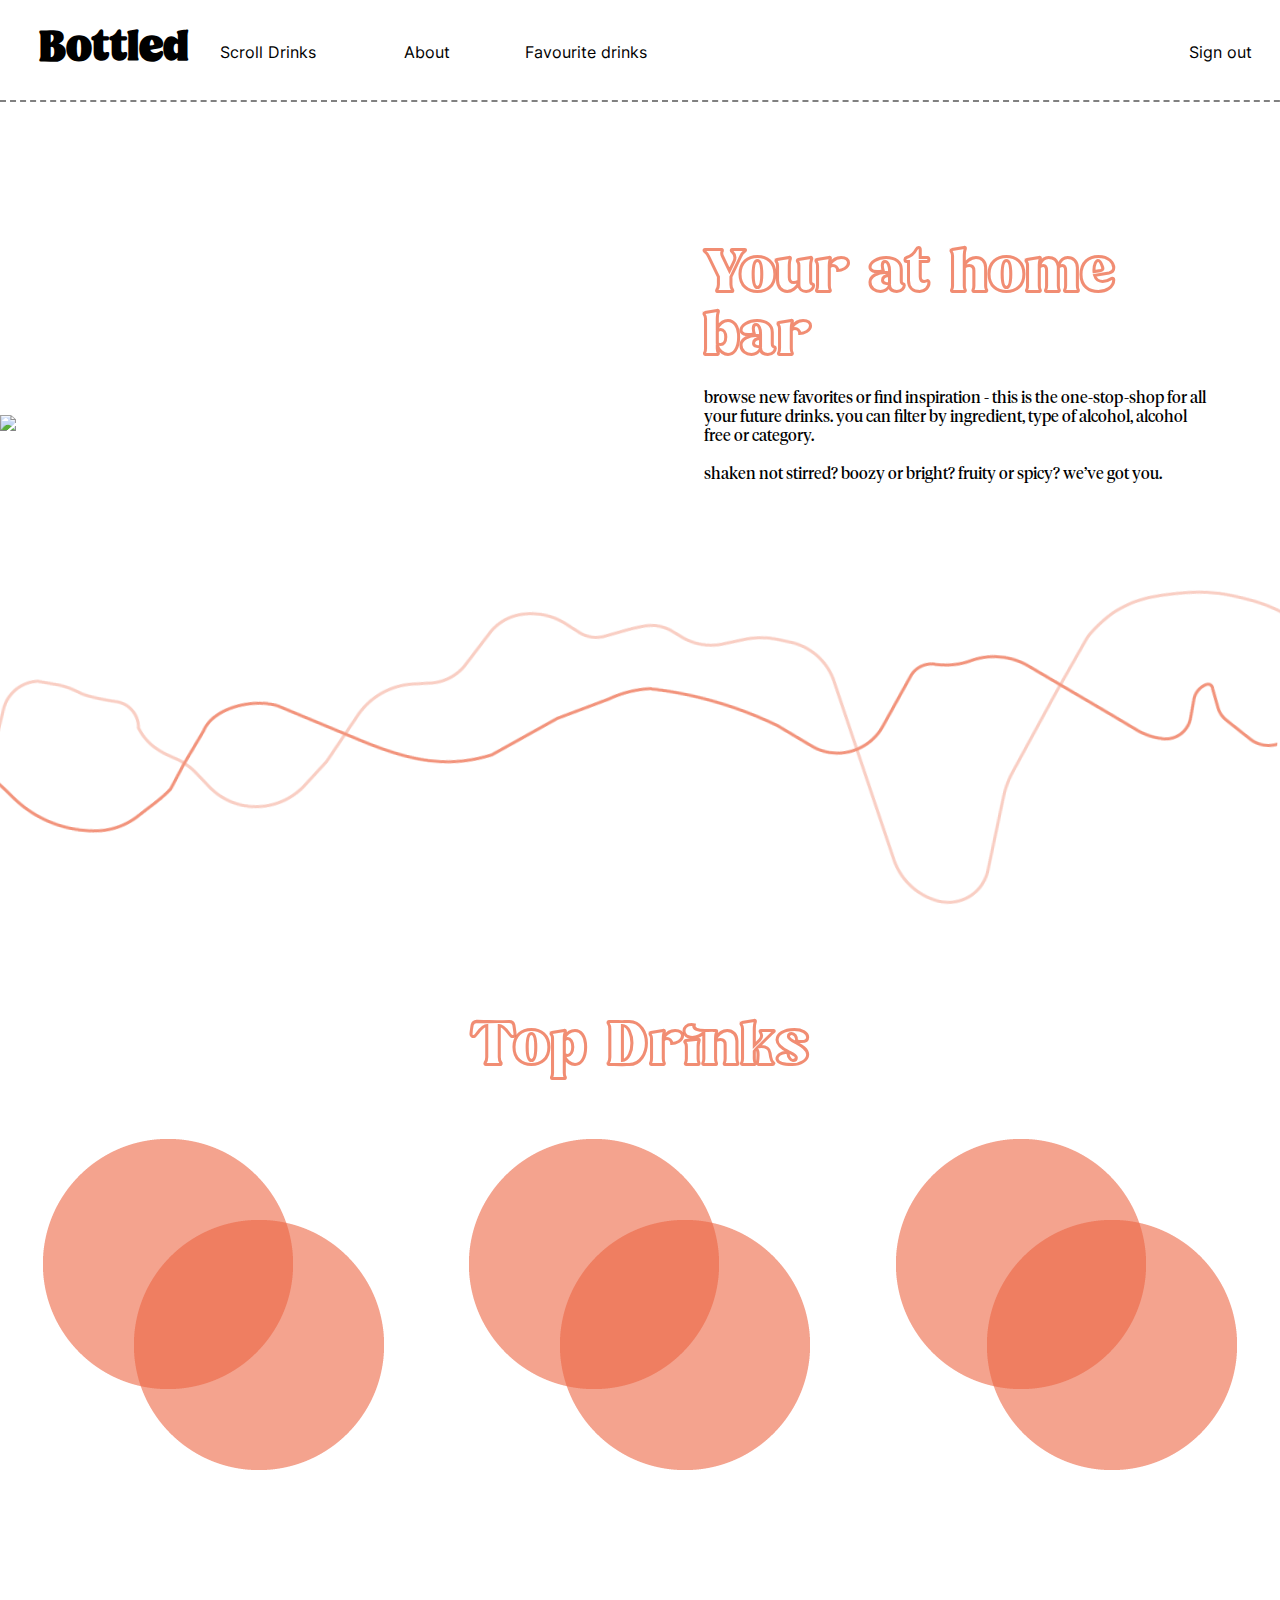
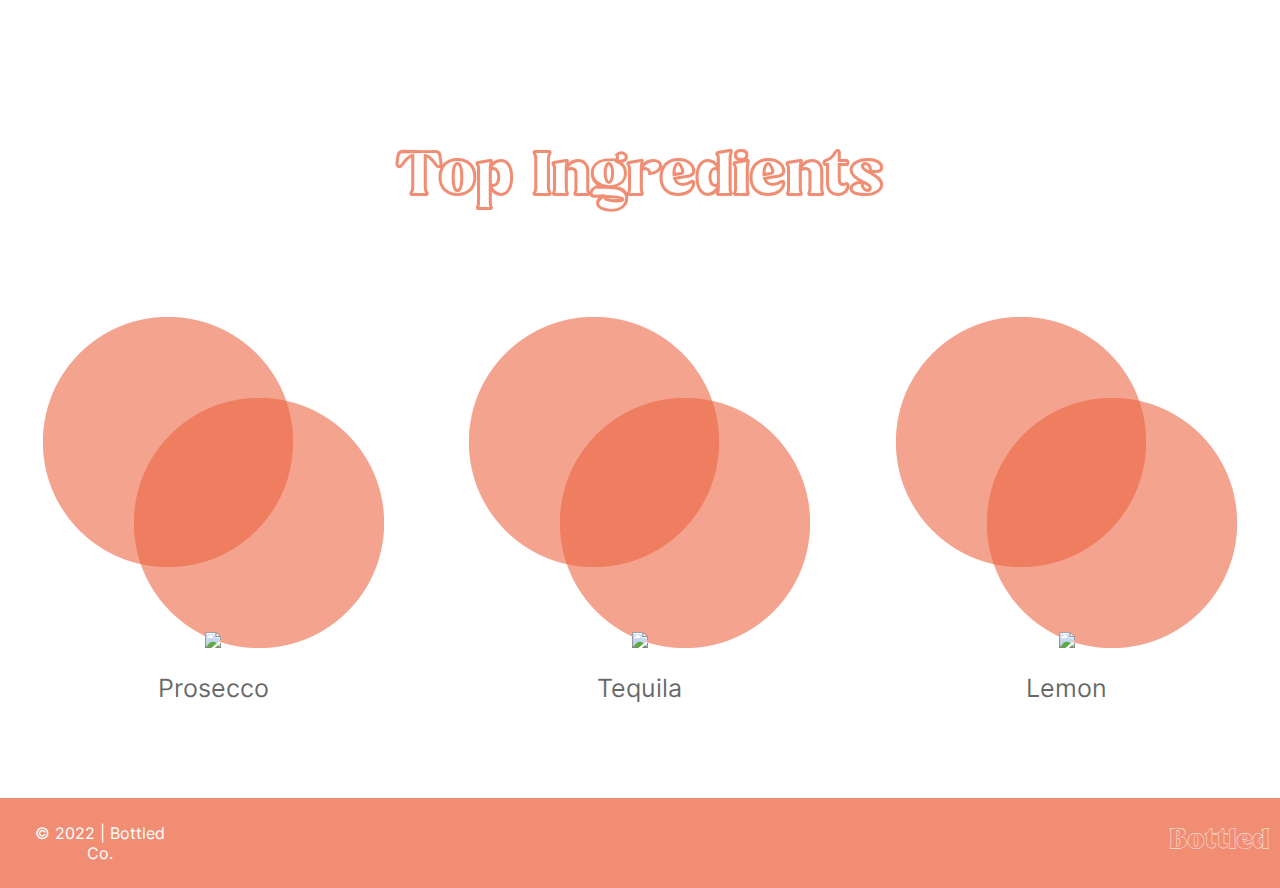
==== commit a3bc9335: "Finishing fixes and control" ====
--- a/html/index.html
+++ b/html/index.html
@@ -35,7 +35,6 @@
     <h1 id="drinkHeader">Top Drinks</h1>
     <div id="topDrink">
 
-        <!-- Placesholders Drinks will be created in JS -->
         <div class="drinkOne">
             <img class="circles" src="../images/circles.png" />
             <div class="drinkNameOne"></div>
@@ -54,7 +53,6 @@
     <h1 id="drinkIngredients">Top Ingredients</h1>
     <div id="topIngredients">
 
-        <!-- Placesholders Ingredients will be created in JS -->
         <div class="ingredientOne">
             <img src="../images/circles.png" />
             <div class="ingredientNameOne"></div>
--- a/css/header.css
+++ b/css/header.css
@@ -22,7 +22,7 @@
     top: 0;
     width: 100%;
     height: 60px;
-    z-index: 200;
+    z-index: 500;
     background-color: white;
     display: grid;
     grid-template-columns: repeat(8, 1fr);
@@ -62,15 +62,14 @@
     grid-column: 4/4;
 }
 
-.circle,
-.smallImage {
+.circle{
     height: 30px;
-    grid-column: 9/9;
 }
 
 .smallImage {
     height: 30px;
-    border-radius: 50%;
+    width: 30px;
+    border-radius: 50px;
 }
 
 .menuElm {
--- a/css/footer.css
+++ b/css/footer.css
@@ -17,7 +17,6 @@
     width: 100%;
     padding: 20px;
     background-color: #EC6542BD;
-    /* border-top: grey dashed 2px; */
 
     display: grid;
     grid-template-columns: repeat(8, 1fr);
--- a/css/startpage.css
+++ b/css/startpage.css
@@ -42,13 +42,12 @@
 
 .drinkIndexContainer {
   z-index: 0;
-  display: flex;
-  justify-content: center;
-  align-items: center;
-  flex-direction: column;
+  left: 0px;
+  position: absolute;
 }
 
 .welcomeIndexContainer {
+  grid-area: 1 / 2;
   display: flex;
   flex-direction: column;
   padding-top: 200px;
@@ -122,6 +121,9 @@
 #drinkIngredients {
   margin-top: 30vh;
   text-align: center;
+  font-family: 'BottledFontOutlined';
+  color: #ec6542bd;
+  font-size: 70px;
 }
 
 #topIngredients {
@@ -141,12 +143,10 @@
   font-size: 25px;
   font-family: 'Inter';
   padding-top: 440px;
-  padding-left: 60px;
 }
 
 .ingredientName {
   color: #00000097;
   font-size: 25px;
   font-family: 'Inter';
-  padding-left: 20px;
 }
